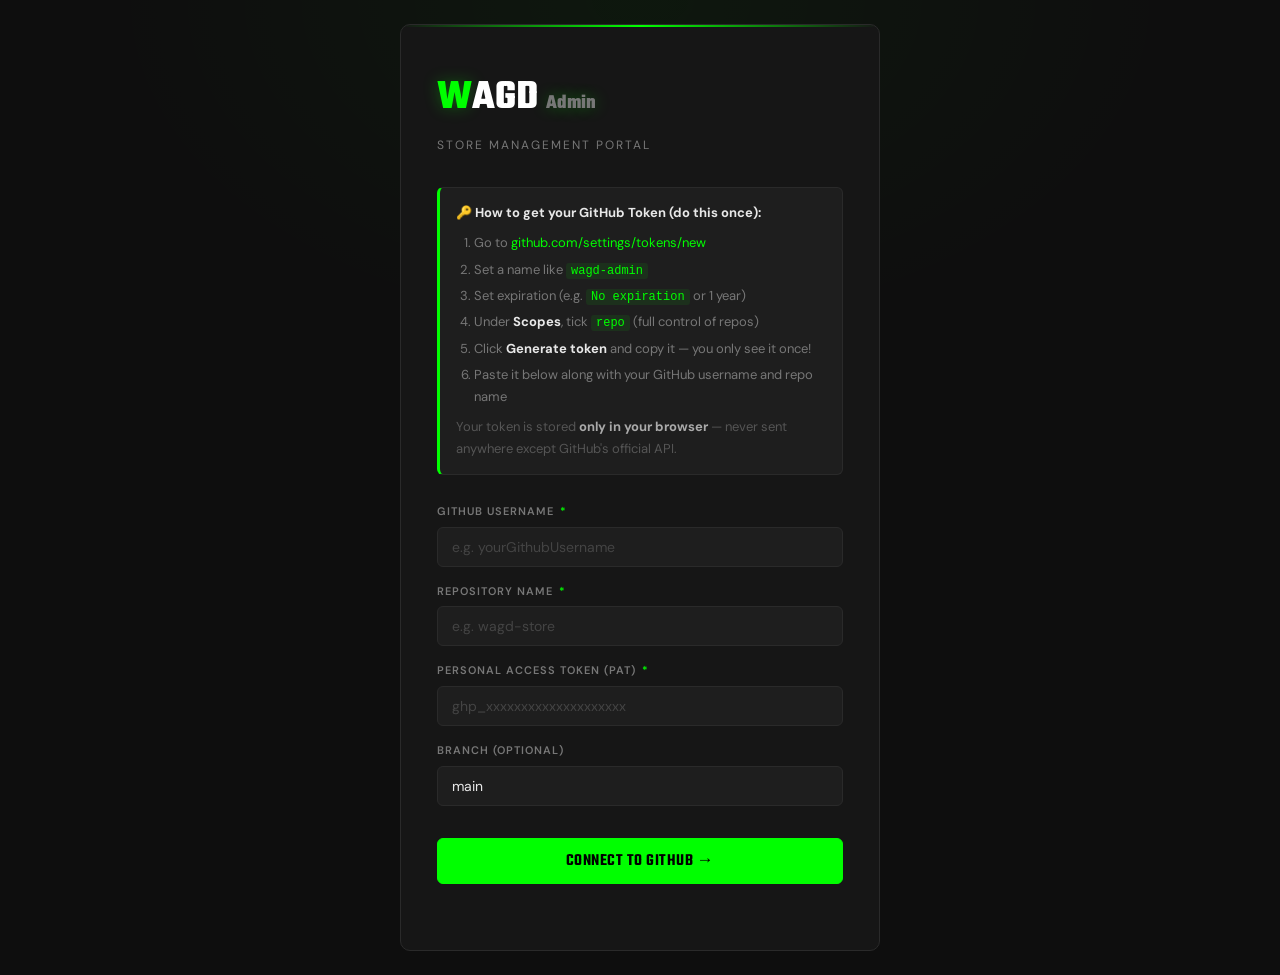
==== admin.html @ 57981bf8 "Update admin.html" ====
<!DOCTYPE html>
<html lang="en">
<head>
  <meta charset="UTF-8" />
  <meta name="viewport" content="width=device-width, initial-scale=1.0" />
  <title>WAGD Admin — Dashboard</title>
  <link rel="icon" type="image/png" href="images/Symbol.png">
  <link rel="preconnect" href="https://fonts.googleapis.com" />
  <link rel="preconnect" href="https://fonts.gstatic.com" crossorigin />
  <link href="https://fonts.googleapis.com/css2?family=Teko:wght@500;700&family=DM+Sans:wght@300;400;500;600&display=swap" rel="stylesheet" />
  <style>
    /* =====================================================
       WAGD ADMIN — Design: Clean dark command-center UI
       A minimal, functional CMS with surgical precision.
    ===================================================== */
    :root {
      --bg:          #0e0e0e;
      --surface:     #161616;
      --surface-2:   #1e1e1e;
      --border:      #2a2a2a;
      --border-focus:#00FF00;
      --neon:        #00FF00;
      --neon-dim:    rgba(0,255,0,0.12);
      --neon-glow:   0 0 16px rgba(0,255,0,0.3);
      --text:        #e8e8e8;
      --text-muted:  #777;
      --text-dim:    #444;
      --danger:      #ff4545;
      --danger-dim:  rgba(255,69,69,0.1);
      --warn:        #ffaa00;
      --info:        #3b9eff;
      --success:     #00FF00;
      --font-head:   'Teko', sans-serif;
      --font-body:   'DM Sans', sans-serif;
      --radius:      6px;
      --radius-lg:   10px;
      --transition:  0.18s ease;
    }

    *, *::before, *::after { box-sizing: border-box; margin: 0; padding: 0; }
    html { scroll-behavior: smooth; }

    body {
      background: var(--bg);
      color: var(--text);
      font-family: var(--font-body);
      font-size: 14px;
      line-height: 1.6;
      min-height: 100vh;
    }

    a { color: var(--neon); text-decoration: none; }
    a:hover { text-decoration: underline; }

    ::-webkit-scrollbar { width: 5px; }
    ::-webkit-scrollbar-track { background: var(--bg); }
    ::-webkit-scrollbar-thumb { background: var(--border); border-radius: 3px; }

    /* ── Utility ── */
    .hidden { display: none !important; }
    .flex    { display: flex; }
    .gap-8   { gap: 8px; }
    .gap-12  { gap: 12px; }
    .gap-16  { gap: 16px; }
    .wrap    { flex-wrap: wrap; }
    .col     { flex-direction: column; }
    .center  { align-items: center; }
    .between { justify-content: space-between; }
    .w-full  { width: 100%; }
    .mt-8  { margin-top: 8px; }
    .mt-16 { margin-top: 16px; }
    .mt-24 { margin-top: 24px; }

    /* ── Typography ── */
    h1, h2, h3 {
      font-family: var(--font-head);
      text-transform: uppercase;
      letter-spacing: 1px;
      line-height: 1;
    }

    /* =====================================================
       LOGIN SCREEN
    ===================================================== */
    #login-screen {
      min-height: 100vh;
      display: flex;
      align-items: center;
      justify-content: center;
      padding: 24px;
      background:
        radial-gradient(ellipse 60% 50% at 50% 0%, rgba(0,255,0,0.04) 0%, transparent 70%),
        var(--bg);
    }

    .login-box {
      width: 100%;
      max-width: 480px;
      background: var(--surface);
      border: 1px solid var(--border);
      border-radius: var(--radius-lg);
      padding: 40px 36px;
      position: relative;
      overflow: hidden;
    }
    .login-box::before {
      content: '';
      position: absolute;
      top: 0; left: 0; right: 0; height: 2px;
      background: linear-gradient(90deg, transparent, var(--neon), transparent);
    }

    .login-logo {
      font-family: var(--font-head);
      font-size: 42px;
      font-weight: 700;
      color: #fff;
      margin-bottom: 4px;
    }
    .login-logo span { color: var(--neon); text-shadow: var(--neon-glow); }

    .login-subtitle {
      font-size: 12px;
      letter-spacing: 2px;
      text-transform: uppercase;
      color: var(--text-muted);
      margin-bottom: 32px;
    }

    .login-instructions {
      background: var(--surface-2);
      border: 1px solid var(--border);
      border-left: 3px solid var(--neon);
      border-radius: var(--radius);
      padding: 14px 16px;
      margin-bottom: 28px;
      font-size: 13px;
      color: var(--text-muted);
      line-height: 1.7;
    }
    .login-instructions strong { color: var(--text); }
    .login-instructions ol { padding-left: 18px; margin-top: 8px; }
    .login-instructions li { margin-bottom: 4px; }
    .login-instructions code {
      background: rgba(0,255,0,0.08);
      color: var(--neon);
      padding: 1px 5px;
      border-radius: 3px;
      font-size: 12px;
      font-family: 'Courier New', monospace;
    }

    /* ── Form Controls ── */
    .field-group { display: flex; flex-direction: column; gap: 6px; margin-bottom: 16px; }

    label {
      font-size: 11px;
      font-weight: 600;
      letter-spacing: 1px;
      text-transform: uppercase;
      color: var(--text-muted);
    }
    label .required { color: var(--neon); margin-left: 2px; }

    input[type="text"],
    input[type="url"],
    input[type="number"],
    input[type="password"],
    select,
    textarea {
      width: 100%;
      background: var(--surface-2);
      border: 1px solid var(--border);
      border-radius: var(--radius);
      color: var(--text);
      font-family: var(--font-body);
      font-size: 14px;
      padding: 10px 14px;
      outline: none;
      transition: border-color var(--transition), box-shadow var(--transition);
      appearance: none;
    }
    input[type="text"]:focus,
    input[type="url"]:focus,
    input[type="number"]:focus,
    input[type="password"]:focus,
    select:focus,
    textarea:focus {
      border-color: var(--border-focus);
      box-shadow: 0 0 0 3px var(--neon-dim);
    }
    input::placeholder, textarea::placeholder { color: var(--text-dim); }

    select {
      background-image: url("data:image/svg+xml,%3Csvg xmlns='http://www.w3.org/2000/svg' width='12' height='8' viewBox='0 0 12 8'%3E%3Cpath d='M1 1l5 5 5-5' stroke='%23555' stroke-width='1.5' fill='none' stroke-linecap='round'/%3E%3C/svg%3E");
      background-repeat: no-repeat;
      background-position: right 12px center;
      padding-right: 36px;
      cursor: pointer;
    }
    select option { background: var(--surface-2); }

    textarea { resize: vertical; min-height: 72px; }

    /* Toggle switch */
    .toggle-wrap {
      display: flex;
      align-items: center;
      gap: 12px;
      padding: 10px 14px;
      background: var(--surface-2);
      border: 1px solid var(--border);
      border-radius: var(--radius);
      cursor: pointer;
      user-select: none;
      transition: border-color var(--transition);
    }
    .toggle-wrap:hover { border-color: var(--neon); }

    .toggle {
      width: 40px; height: 22px;
      background: var(--border);
      border-radius: 11px;
      position: relative;
      transition: background var(--transition);
      flex-shrink: 0;
    }
    .toggle::after {
      content: '';
      position: absolute;
      left: 3px; top: 3px;
      width: 16px; height: 16px;
      background: var(--text-muted);
      border-radius: 50%;
      transition: transform var(--transition), background var(--transition);
    }
    .toggle.on { background: var(--neon-dim); border: 1px solid var(--neon); }
    .toggle.on::after { transform: translateX(18px); background: var(--neon); }

    .toggle-label { font-size: 14px; color: var(--text); }
    .toggle-label.active { color: var(--neon); }

    /* ── Buttons ── */
    .btn {
      display: inline-flex;
      align-items: center;
      justify-content: center;
      gap: 7px;
      padding: 10px 20px;
      font-family: var(--font-head);
      font-size: 17px;
      font-weight: 600;
      letter-spacing: 0.5px;
      text-transform: uppercase;
      border-radius: var(--radius);
      border: 1.5px solid transparent;
      cursor: pointer;
      transition: all var(--transition);
      white-space: nowrap;
    }
    .btn:disabled { opacity: 0.45; cursor: not-allowed; }

    .btn-primary {
      background: var(--neon);
      color: #000;
      border-color: var(--neon);
    }
    .btn-primary:hover:not(:disabled) {
      background: transparent;
      color: var(--neon);
      box-shadow: var(--neon-glow);
    }

    .btn-secondary {
      background: transparent;
      color: var(--text);
      border-color: var(--border);
    }
    .btn-secondary:hover:not(:disabled) {
      border-color: var(--neon);
      color: var(--neon);
      background: var(--neon-dim);
    }

    .btn-danger {
      background: transparent;
      color: var(--danger);
      border-color: rgba(255,69,69,0.3);
    }
    .btn-danger:hover:not(:disabled) {
      background: var(--danger-dim);
      border-color: var(--danger);
    }

    .btn-sm {
      padding: 6px 12px;
      font-size: 14px;
    }

    .btn-full { width: 100%; }

    .btn-icon {
      padding: 7px 10px;
      font-size: 15px;
      line-height: 1;
    }

    /* =====================================================
       DASHBOARD LAYOUT
    ===================================================== */
    #dashboard { display: none; min-height: 100vh; }

    /* Top bar */
    .topbar {
      height: 56px;
      background: var(--surface);
      border-bottom: 1px solid var(--border);
      display: flex;
      align-items: center;
      justify-content: space-between;
      padding: 0 24px;
      position: sticky;
      top: 0;
      z-index: 100;
    }

    .topbar-brand {
      font-family: var(--font-head);
      font-size: 26px;
      font-weight: 700;
      color: #fff;
      display: flex;
      align-items: center;
      gap: 10px;
    }
    .topbar-brand span { color: var(--neon); }
    .topbar-badge {
      font-size: 10px;
      font-weight: 600;
      letter-spacing: 1px;
      text-transform: uppercase;
      background: var(--neon-dim);
      color: var(--neon);
      border: 1px solid rgba(0,255,0,0.25);
      padding: 2px 8px;
      border-radius: 3px;
    }

    .topbar-right { display: flex; align-items: center; gap: 10px; }

    .topbar-user {
      font-size: 12px;
      color: var(--text-muted);
    }
    .topbar-user strong { color: var(--text); }

    /* Main layout */
    .dash-body {
      display: grid;
      grid-template-columns: 300px 1fr;
      gap: 0;
      min-height: calc(100vh - 56px);
    }

    /* Sidebar */
    .sidebar {
      background: var(--surface);
      border-right: 1px solid var(--border);
      padding: 24px;
      display: flex;
      flex-direction: column;
      gap: 24px;
    }

    .sidebar-section-title {
      font-size: 10px;
      font-weight: 700;
      letter-spacing: 2px;
      text-transform: uppercase;
      color: var(--text-dim);
      margin-bottom: 12px;
    }

    /* Announcement manager */
    .announce-manager { }

    /* Add game form */
    .add-form-wrap {
      flex: 1;
    }

    .form-section-title {
      font-family: var(--font-head);
      font-size: 22px;
      font-weight: 700;
      text-transform: uppercase;
      color: var(--text);
      margin-bottom: 16px;
      padding-bottom: 10px;
      border-bottom: 1px solid var(--border);
      display: flex;
      align-items: center;
      gap: 8px;
    }
    .form-section-title .mode-badge {
      font-size: 11px;
      padding: 3px 8px;
      border-radius: 3px;
      background: var(--neon-dim);
      color: var(--neon);
      border: 1px solid rgba(0,255,0,0.25);
    }
    .form-section-title .mode-badge.edit-mode {
      background: rgba(255,170,0,0.1);
      color: var(--warn);
      border-color: rgba(255,170,0,0.3);
    }

    /* Two-column form grid */
    .form-grid-2 {
      display: grid;
      grid-template-columns: 1fr 1fr;
      gap: 12px;
    }
    .form-grid-2 .span-2 { grid-column: 1 / -1; }

    /* Main content */
    .main-content {
      padding: 28px 32px;
      overflow-y: auto;
    }

    /* Stats bar */
    .stats-bar {
      display: grid;
      grid-template-columns: repeat(4, 1fr);
      gap: 14px;
      margin-bottom: 28px;
    }

    .stat-card {
      background: var(--surface);
      border: 1px solid var(--border);
      border-radius: var(--radius-lg);
      padding: 16px 18px;
      position: relative;
      overflow: hidden;
      transition: border-color var(--transition);
    }
    .stat-card:hover { border-color: rgba(0,255,0,0.2); }
    .stat-card::before {
      content: '';
      position: absolute;
      top: 0; left: 0; right: 0; height: 2px;
      background: var(--neon);
      opacity: 0.4;
    }

    .stat-label {
      font-size: 10px;
      letter-spacing: 1.5px;
      text-transform: uppercase;
      color: var(--text-muted);
      margin-bottom: 6px;
    }
    .stat-value {
      font-family: var(--font-head);
      font-size: 36px;
      font-weight: 700;
      color: var(--neon);
      line-height: 1;
    }
    .stat-sub {
      font-size: 12px;
      color: var(--text-dim);
      margin-top: 3px;
    }

    /* Section header */
    .section-header {
      display: flex;
      align-items: center;
      justify-content: space-between;
      margin-bottom: 18px;
    }
    .section-header h2 {
      font-size: 28px;
      color: var(--text);
    }

    /* Game inventory list */
    .game-list { display: flex; flex-direction: column; gap: 10px; }

    .game-row {
      display: flex;
      align-items: center;
      gap: 14px;
      background: var(--surface);
      border: 1px solid var(--border);
      border-radius: var(--radius-lg);
      padding: 12px 16px;
      transition: border-color var(--transition), background var(--transition);
      animation: slideIn 0.25s ease both;
    }
    .game-row:hover { border-color: var(--border-focus); background: var(--surface-2); }
    .game-row.dotw { border-color: rgba(0,255,0,0.35); }
    .game-row.dotw::before {
      display: none; /* handled by badge */
    }

    .game-row-img {
      width: 40px;
      height: 56px;
      border-radius: 4px;
      object-fit: cover;
      background: var(--surface-2);
      flex-shrink: 0;
      border: 1px solid var(--border);
    }

    .game-row-info { flex: 1; min-width: 0; }

    .game-row-title {
      font-family: var(--font-head);
      font-size: 18px;
      font-weight: 600;
      text-transform: uppercase;
      color: var(--text);
      white-space: nowrap;
      overflow: hidden;
      text-overflow: ellipsis;
    }

    .game-row-meta {
      display: flex;
      align-items: center;
      gap: 6px;
      flex-wrap: wrap;
      margin-top: 3px;
    }

    .meta-tag {
      font-size: 10px;
      font-weight: 600;
      letter-spacing: 0.5px;
      padding: 2px 7px;
      border-radius: 3px;
      text-transform: uppercase;
    }
    .meta-tag-platform {
      background: var(--neon-dim);
      color: var(--neon);
      border: 1px solid rgba(0,255,0,0.2);
    }
    .meta-tag-price {
      background: var(--surface-2);
      color: var(--text-muted);
      border: 1px solid var(--border);
    }
    .meta-tag-dotw {
      background: rgba(255,255,0,0.08);
      color: #ffff44;
      border: 1px solid rgba(255,255,0,0.2);
    }
    .meta-tag-checkout {
      background: rgba(59,158,255,0.08);
      color: var(--info);
      border: 1px solid rgba(59,158,255,0.2);
    }

    .game-row-actions {
      display: flex;
      gap: 6px;
      flex-shrink: 0;
    }

    /* Status indicator */
    .status-dot {
      width: 8px; height: 8px;
      border-radius: 50%;
      flex-shrink: 0;
    }
    .status-dot.ok  { background: var(--neon); box-shadow: 0 0 6px rgba(0,255,0,0.5); }
    .status-dot.err { background: var(--danger); }

    /* ── Status bar ── */
    .status-bar {
      position: fixed;
      bottom: 0; left: 0; right: 0;
      height: 32px;
      background: var(--surface);
      border-top: 1px solid var(--border);
      display: flex;
      align-items: center;
      padding: 0 20px;
      gap: 10px;
      z-index: 200;
      font-size: 12px;
      color: var(--text-muted);
    }
    .status-bar #status-text { flex: 1; }
    .status-bar #api-calls { color: var(--text-dim); }

    /* ── Toast ── */
    .toast-container {
      position: fixed;
      top: 70px; right: 20px;
      z-index: 9999;
      display: flex;
      flex-direction: column;
      gap: 8px;
      pointer-events: none;
    }
    .toast-msg {
      background: var(--surface-2);
      border: 1px solid var(--border);
      border-radius: var(--radius);
      padding: 12px 18px;
      font-size: 13px;
      color: var(--text);
      box-shadow: 0 4px 20px rgba(0,0,0,0.4);
      display: flex;
      align-items: center;
      gap: 10px;
      animation: toastIn 0.25s ease;
      max-width: 320px;
      pointer-events: all;
    }
    .toast-msg.success { border-color: var(--neon); }
    .toast-msg.error   { border-color: var(--danger); }
    .toast-msg.info    { border-color: var(--info); }
    .toast-dot {
      width: 7px; height: 7px;
      border-radius: 50%;
      flex-shrink: 0;
    }
    .toast-msg.success .toast-dot { background: var(--neon); }
    .toast-msg.error   .toast-dot { background: var(--danger); }
    .toast-msg.info    .toast-dot { background: var(--info); }

    /* ── Confirm Dialog ── */
    .overlay {
      position: fixed;
      inset: 0;
      background: rgba(0,0,0,0.7);
      z-index: 500;
      display: flex;
      align-items: center;
      justify-content: center;
      padding: 24px;
      backdrop-filter: blur(4px);
    }
    .dialog {
      background: var(--surface);
      border: 1px solid var(--border);
      border-radius: var(--radius-lg);
      padding: 28px;
      max-width: 380px;
      width: 100%;
      position: relative;
      overflow: hidden;
    }
    .dialog::before {
      content: '';
      position: absolute;
      top: 0; left: 0; right: 0; height: 2px;
      background: var(--danger);
    }
    .dialog-title {
      font-family: var(--font-head);
      font-size: 24px;
      color: var(--text);
      margin-bottom: 10px;
    }
    .dialog-body {
      font-size: 14px;
      color: var(--text-muted);
      margin-bottom: 22px;
      line-height: 1.7;
    }
    .dialog-actions { display: flex; gap: 10px; justify-content: flex-end; }

    /* ── Loading spinner ── */
    .spinner {
      width: 16px; height: 16px;
      border: 2px solid rgba(0,255,0,0.2);
      border-top-color: var(--neon);
      border-radius: 50%;
      animation: spin 0.6s linear infinite;
      flex-shrink: 0;
    }

    /* Empty state */
    .empty {
      text-align: center;
      padding: 48px 24px;
      color: var(--text-dim);
      border: 1px dashed var(--border);
      border-radius: var(--radius-lg);
    }
    .empty-icon { font-size: 36px; margin-bottom: 10px; }
    .empty p { font-size: 14px; }

/* ── Image Upload ── */
    .imgbb-upload-wrap {
      display: flex;
      flex-direction: column;
      gap: 8px;
    }
    .upload-label {
      display: flex;
      align-items: center;
      justify-content: center;
      gap: 8px;
      width: 100%;
      padding: 10px 14px;
      background: var(--surface-2);
      border: 1px dashed var(--border);
      border-radius: var(--radius);
      color: var(--text-muted);
      font-size: 13px;
      cursor: pointer;
      transition: border-color var(--transition), color var(--transition);
    }
    .upload-label:hover { border-color: var(--neon); color: var(--neon); }
    .upload-preview {
      width: 100%;
      height: 80px;
      object-fit: contain;
      border-radius: var(--radius);
      border: 1px solid var(--border);
      background: #111;
      display: none;
    }
    .upload-preview.visible { display: block; }
    .upload-status {
      font-size: 11px;
      color: var(--text-muted);
      min-height: 14px;
    }
    .upload-status.ok  { color: var(--neon); }
    .upload-status.err { color: var(--danger); }

    /* ── New detail fields section ── */
    .detail-fields-toggle {
      display: flex;
      align-items: center;
      gap: 8px;
      padding: 8px 0;
      font-size: 11px;
      font-weight: 700;
      letter-spacing: 1px;
      text-transform: uppercase;
      color: var(--text-dim);
      cursor: pointer;
      border: none;
      background: none;
      width: 100%;
      border-top: 1px solid var(--border);
      margin-top: 4px;
    }
    .detail-fields-toggle:hover { color: var(--neon); }
    .detail-fields-toggle .arrow { transition: transform var(--transition); }
    .detail-fields-toggle.open .arrow { transform: rotate(90deg); }
    .detail-fields-wrap {
      display: none;
      grid-column: 1 / -1;
    }
    .detail-fields-wrap.open { display: contents; }

    /* ── Animations ── */ 
    @keyframes slideIn {
      from { opacity: 0; transform: translateY(8px); }
      to   { opacity: 1; transform: translateY(0); }
    }
    @keyframes toastIn {
      from { opacity: 0; transform: translateX(20px); }
      to   { opacity: 1; transform: translateX(0); }
    }
    @keyframes spin {
      to { transform: rotate(360deg); }
    }

    /* ── Responsive ── */
    @media (max-width: 1100px) {
      .dash-body { grid-template-columns: 260px 1fr; }
      .stats-bar { grid-template-columns: 1fr 1fr; }
    }
    @media (max-width: 860px) {
      .dash-body { grid-template-columns: 1fr; }
      .sidebar {
        border-right: none;
        border-bottom: 1px solid var(--border);
        max-height: none;
      }
      .main-content { padding: 20px; }
    }
    @media (max-width: 540px) {
      .stats-bar { grid-template-columns: 1fr 1fr; }
      .form-grid-2 { grid-template-columns: 1fr; }
      .form-grid-2 .span-2 { grid-column: 1; }
      .game-row { flex-wrap: wrap; }
      .game-row-actions { width: 100%; justify-content: flex-end; }
      .login-box { padding: 28px 20px; }
    }
  </style>
</head>
<body>

<!-- =====================================================
     LOGIN SCREEN
===================================================== -->
<div id="login-screen">
  <div class="login-box">
    <div class="login-logo"><span>W</span>AGD <span style="font-size:20px;color:#777;">Admin</span></div>
    <p class="login-subtitle">Store Management Portal</p>

    <!-- HOW TO GET YOUR PAT — Read this carefully! -->
    <div class="login-instructions">
      <strong>🔑 How to get your GitHub Token (do this once):</strong>
      <ol>
        <li>Go to <a href="https://github.com/settings/tokens/new" target="_blank">github.com/settings/tokens/new</a></li>
        <li>Set a name like <code>wagd-admin</code></li>
        <li>Set expiration (e.g. <code>No expiration</code> or 1 year)</li>
        <li>Under <strong>Scopes</strong>, tick <code>repo</code> (full control of repos)</li>
        <li>Click <strong>Generate token</strong> and copy it — you only see it once!</li>
        <li>Paste it below along with your GitHub username and repo name</li>
      </ol>
      <p style="margin-top:8px;color:#555">Your token is stored <strong style="color:#aaa">only in your browser</strong> — never sent anywhere except GitHub's official API.</p>
    </div>

    <div class="field-group">
      <label>GitHub Username <span class="required">*</span></label>
      <input type="text" id="login-username" placeholder="e.g. yourGithubUsername" autocomplete="off" />
    </div>
    <div class="field-group">
      <label>Repository Name <span class="required">*</span></label>
      <input type="text" id="login-repo" placeholder="e.g. wagd-store" autocomplete="off" />
    </div>
    <div class="field-group">
      <label>Personal Access Token (PAT) <span class="required">*</span></label>
      <input type="password" id="login-token" placeholder="ghp_xxxxxxxxxxxxxxxxxxxx" autocomplete="current-password" />
    </div>
    <div class="field-group">
      <label>Branch (optional)</label>
      <input type="text" id="login-branch" placeholder="main" value="main" autocomplete="off" />
    </div>

    <button class="btn btn-primary btn-full mt-16" id="login-btn" onclick="doLogin()">
      Connect to GitHub →
    </button>
    <p id="login-error" style="color:#ff4545;font-size:12px;margin-top:10px;text-align:center;min-height:16px;"></p>
  </div>
</div>

<!-- =====================================================
     DASHBOARD
===================================================== -->
<div id="dashboard">

  <!-- Top bar -->
  <div class="topbar">
    <div class="topbar-brand">
      <span>W</span>AGD <div class="topbar-badge">Admin</div>
    </div>
    <div class="topbar-right">
      <span class="topbar-user">Logged in as <strong id="dash-username">—</strong></span>
      <button class="btn btn-secondary btn-sm" onclick="doLogout()">Log Out</button>
    </div>
  </div>

  <!-- Body -->
  <div class="dash-body">

    <!-- ── Sidebar ── -->
    <aside class="sidebar">

      <!-- Announcement Manager -->
      <div class="announce-manager">
        <p class="sidebar-section-title">📢 Announcement Bar</p>
        <div class="field-group">
          <label>Announcement Text</label>
          <textarea id="announce-input" placeholder="🎮 New drops every Friday!..." rows="3"></textarea>
        </div>
        <button class="btn btn-secondary btn-full" id="announce-btn" onclick="saveAnnouncement()">
          Update Announcement
        </button>
      </div>

      <hr style="border:none;border-top:1px solid var(--border);" />

      <!-- Add / Edit Game Form -->
      <div class="add-form-wrap">
        <div class="form-section-title">
          <span id="form-mode-label">Add Game</span>
          <span class="mode-badge" id="form-mode-badge">NEW</span>
        </div>

        <input type="hidden" id="edit-game-id" value="" />

        <div class="form-grid-2">

          <div class="field-group span-2">
            <label>Game Title <span class="required">*</span></label>
            <input type="text" id="f-title" placeholder="e.g. Elden Ring" />
          </div>

         <div class="field-group span-2">
            <label>Cover Image <span class="required">*</span></label>
            <div class="imgbb-upload-wrap">
              <label class="upload-label" for="f-image-file">
                📁 Click to select image file
              </label>
              <input type="file" id="f-image-file" accept="image/*" style="display:none" onchange="handleImageUpload(this)" />
              <img class="upload-preview" id="upload-preview" alt="Preview" />
              <span class="upload-status" id="upload-status"></span>
              <!-- Hidden field stores the final URL written to JSON -->
              <input type="hidden" id="f-image" />
            </div>
          </div>

          <div class="field-group">
            <label>Price DZD <span class="required">*</span></label>
            <input type="number" id="f-price" placeholder="4000" min="0" />
          </div>

          <div class="field-group">
            <label>Original Price DZD</label>
            <input type="number" id="f-original-price" placeholder="5500 (if on sale)" min="0" />
          </div>

          <div class="field-group">
            <label>Platform <span class="required">*</span></label>
            <input type="text" id="f-platform" placeholder="Xbox / Steam" />
          </div>

          <div class="field-group">
            <label>Category <span class="required">*</span></label>
           <select id="f-category">
              <option value="PC">PC (Steam)</option>
              <option value="Xbox">Xbox</option>
              <option value="Mac">Mac</option>
              <option value="Mobile">Mobile</option>
            </select>
          </div>

          <div class="field-group">
            <label>Region <span class="required">*</span></label>
            <input type="text" id="f-region" placeholder="Global / EU / MENA" />
          </div>

          <div class="field-group">
            <label>Stock Status</label>
            <select id="f-stock">
              <option value="In Stock">In Stock</option>
              <option value="Low Stock">Low Stock</option>
            </select>
          </div>

          <!-- Out of Stock toggle -->
          <div class="field-group">
            <label>Out of Stock</label>
            <div class="toggle-wrap" onclick="toggleOutOfStock()">
              <div class="toggle" id="oos-toggle"></div>
              <span class="toggle-label" id="oos-label">Out of Stock: NO</span>
            </div>
            <input type="hidden" id="f-oos" value="false" />
          </div>

          <!-- Highlight Region toggle -->
          <div class="field-group span-2">
            <label>Highlight Region (shows orange)</label>
            <div class="toggle-wrap" onclick="toggleHighlightRegion()">
              <div class="toggle" id="highlight-region-toggle"></div>
              <span class="toggle-label" id="highlight-region-label">Highlight Region: OFF</span>
            </div>
            <input type="hidden" id="f-highlight-region" value="false" />
          </div>

          <!-- Working Regions -->
          <div class="field-group span-2">
            <label>Working Regions</label>
            <input type="text" id="f-working-regions" placeholder="e.g. DZ, FR, US, UK" />
          </div>

          <!-- Collapsible detail fields -->
          <div class="span-2">
            <button type="button" class="detail-fields-toggle" id="detail-toggle" onclick="toggleDetailFields()">
              <span class="arrow">▶</span> Optional Game Details (Genres, Languages, Developer…)
            </button>
          </div>
          <div class="detail-fields-wrap" id="detail-fields-wrap">

            <div class="field-group span-2">
              <label>Genres (comma-separated)</label>
              <input type="text" id="f-genres" placeholder="Action, RPG, Open World" />
            </div>

            <div class="field-group">
              <label>Release Date</label>
              <input type="text" id="f-release-date" placeholder="e.g. 2024-03-22" />
            </div>

            <div class="field-group">
              <label>Developer</label>
              <input type="text" id="f-developer" placeholder="e.g. FromSoftware" />
            </div>

            <div class="field-group">
              <label>Publisher</label>
              <input type="text" id="f-publisher" placeholder="e.g. Bandai Namco" />
            </div>

            <div class="field-group">
              <label>Audio Languages</label>
              <input type="text" id="f-audio-langs" placeholder="English, French…" />
            </div>

            <div class="field-group">
              <label>Text Languages</label>
              <input type="text" id="f-text-langs" placeholder="Arabic, English…" />
            </div>

            <div class="field-group">
              <label>PC Features</label>
              <input type="text" id="f-pc-features" placeholder="Controller, Cloud Saves…" />
            </div>

            <div class="field-group span-2">
              <label>Game Modes</label>
              <input type="text" id="f-game-modes" placeholder="Single-player, Multiplayer, Co-op…" />
            </div>

          </div><!-- end detail-fields-wrap -->

          <div class="field-group span-2">
            <label>Description <span class="required">*</span></label>
            <textarea id="f-description" placeholder="Short description..." rows="3"></textarea>
          </div>

          <div class="field-group span-2">
            <label>Deal Badge (optional)</label>
            <input type="text" id="f-badge" placeholder="HOT / NEW / SALE / leave empty" />
          </div>

          <div class="field-group span-2">
            <label>Checkout Method <span class="required">*</span></label>
            <select id="f-checkout-method">
              <option value="instagram">💬 Instagram DM</option>
              <option value="google_form">📋 Google Form</option>
            </select>
          </div>

          <!-- Checkout link is now auto-filled from global constants — no manual input needed -->

          <div class="field-group span-2">
            <div class="toggle-wrap" onclick="toggleDotw()">
              <div class="toggle" id="dotw-toggle"></div>
              <span class="toggle-label" id="dotw-label">Deal of the Week: OFF</span>
            </div>
            <input type="hidden" id="f-dotw" value="false" />
          </div>

        </div>

        <div class="flex gap-8 mt-16">
          <button class="btn btn-primary w-full" id="form-submit-btn" onclick="submitGameForm()">
            Add Game
          </button>
          <button class="btn btn-secondary btn-icon hidden" id="form-cancel-btn" title="Cancel edit" onclick="cancelEdit()">✕</button>
        </div>

      </div>
    </aside>

    <!-- ── Main Content ── -->
    <main class="main-content">

      <!-- Stats -->
      <div class="stats-bar" id="stats-bar">
        <div class="stat-card">
          <div class="stat-label">Total Games</div>
          <div class="stat-value" id="stat-total">—</div>
          <div class="stat-sub">in catalog</div>
        </div>
        <div class="stat-card">
          <div class="stat-label">On Sale</div>
          <div class="stat-value" id="stat-sale">—</div>
          <div class="stat-sub">with discounts</div>
        </div>
        <div class="stat-card">
          <div class="stat-label">Deal of Week</div>
          <div class="stat-value" id="stat-dotw">—</div>
          <div class="stat-sub">featured game</div>
        </div>
        <div class="stat-card">
          <div class="stat-label">Repository</div>
          <div class="stat-value" id="stat-repo" style="font-size:18px;line-height:1.3;">—</div>
          <div class="stat-sub">connected</div>
        </div>
      </div>

      <!-- Inventory -->
      <div class="section-header">
        <h2>🎮 Game Inventory</h2>
        <button class="btn btn-secondary btn-sm" onclick="loadData(true)">
          ↻ Refresh
        </button>
      </div>

      <div id="game-list-wrap">
        <div class="empty">
          <div class="empty-icon">⏳</div>
          <p>Loading games from GitHub…</p>
        </div>
      </div>

    </main>
  </div>

  <!-- Status bar -->
  <div class="status-bar">
    <div class="status-dot ok" id="conn-dot"></div>
    <span id="status-text">Connected</span>
    <span id="api-calls"></span>
  </div>
</div>

<!-- Toast container -->
<div class="toast-container" id="toast-container"></div>

<!-- Confirm dialog (hidden by default) -->
<div class="overlay hidden" id="confirm-overlay">
  <div class="dialog">
    <div class="dialog-title" id="dialog-title">Confirm</div>
    <div class="dialog-body" id="dialog-body">Are you sure?</div>
    <div class="dialog-actions">
      <button class="btn btn-secondary btn-sm" onclick="closeDialog(false)">Cancel</button>
      <button class="btn btn-danger btn-sm" id="dialog-confirm-btn" onclick="closeDialog(true)">Delete</button>
    </div>
  </div>
</div>

<!-- =====================================================
     JAVASCRIPT
===================================================== -->
<script>
'use strict';

/* ============================================================
   GLOBAL STORE CONFIG — update these if your links ever change
   ============================================================ */
const IG_USERNAME    = 'whatagooddeal.dz';
const GOOGLE_FORM_URL = 'https://docs.google.com/forms/d/e/1FAIpQLSdnxsXRywNjYs-U3kHohZv5sJcFwfAfd6QKt14vrTr352J5Dw/viewform?usp=header';

/* ============================================================
   CONFIG & STATE
   ============================================================ */
const STORAGE_KEY = 'wagd_admin_creds';
const JSON_PATH   = 'games.json';   // path inside your repo

let creds = null;        // { username, repo, token, branch }
let gameData = null;     // full parsed games.json object
let fileSha  = null;     // GitHub file SHA (needed for PUT)
let apiCallCount = 0;
let dialogResolve = null;

/* ============================================================
   HELPERS
   ============================================================ */

/** Show a toast notification */
function toast(msg, type = 'info', duration = 4000) {
  const c = document.getElementById('toast-container');
  const t = document.createElement('div');
  t.className = `toast-msg ${type}`;
  t.innerHTML = `<span class="toast-dot"></span><span>${msg}</span>`;
  c.appendChild(t);
  setTimeout(() => { t.style.opacity = '0'; t.style.transition = 'opacity 0.3s'; setTimeout(() => t.remove(), 320); }, duration);
}

/** Update the status bar */
function setStatus(msg, ok = true) {
  const dot  = document.getElementById('conn-dot');
  const text = document.getElementById('status-text');
  dot.className  = `status-dot ${ok ? 'ok' : 'err'}`;
  text.textContent = msg;
}

/** Track API call count */
function bumpApi() {
  apiCallCount++;
  document.getElementById('api-calls').textContent = `API calls: ${apiCallCount}`;
}

/** Confirm dialog (returns promise) */
function confirm(title, body, confirmLabel = 'Delete') {
  document.getElementById('dialog-title').textContent  = title;
  document.getElementById('dialog-body').textContent   = body;
  document.getElementById('dialog-confirm-btn').textContent = confirmLabel;
  document.getElementById('confirm-overlay').classList.remove('hidden');
  return new Promise(res => { dialogResolve = res; });
}
function closeDialog(result) {
  document.getElementById('confirm-overlay').classList.add('hidden');
  if (dialogResolve) { dialogResolve(result); dialogResolve = null; }
}

/** GitHub API base */
function apiBase() {
  return `https://api.github.com/repos/${creds.username}/${creds.repo}/contents/${JSON_PATH}`;
}

/** Headers for GitHub API */
function ghHeaders() {
  return {
    'Authorization': `token ${creds.token}`,
    'Accept': 'application/vnd.github+json',
    'Content-Type': 'application/json',
  };
}

/** Encode a string to Base64 (handles Unicode) */
function toBase64(str) {
  return btoa(unescape(encodeURIComponent(str)));
}

/** Decode Base64 to string (handles Unicode) */
function fromBase64(b64) {
  return decodeURIComponent(escape(atob(b64)));
}

/** Format DZD price */
function fmtPrice(n) {
  return Number(n).toLocaleString('fr-DZ') + ' DZD';
}

/** Escape HTML */
function esc(s) {
  const d = document.createElement('div');
  d.textContent = s ?? '';
  return d.innerHTML;
}

/* ============================================================
   AUTH
   ============================================================ */

/** Try to restore session from localStorage */
function restoreSession() {
  const raw = localStorage.getItem(STORAGE_KEY);
  if (!raw) return false;
  try {
    creds = JSON.parse(raw);
    if (!creds.username || !creds.repo || !creds.token) return false;
    return true;
  } catch { return false; }
}

async function doLogin() {
  const btn = document.getElementById('login-btn');
  const err = document.getElementById('login-error');
  err.textContent = '';

  const username = document.getElementById('login-username').value.trim();
  const repo     = document.getElementById('login-repo').value.trim();
  const token    = document.getElementById('login-token').value.trim();
  const branch   = document.getElementById('login-branch').value.trim() || 'main';

  if (!username || !repo || !token) {
    err.textContent = 'All fields are required.';
    return;
  }

  btn.disabled = true;
  btn.innerHTML = '<span class="spinner"></span> Connecting…';

  creds = { username, repo, token, branch };

  // Verify by fetching the JSON file
  try {
    const res = await fetch(`${apiBase()}?ref=${creds.branch}`, { headers: ghHeaders() });
    bumpApi();

    if (res.status === 401) { throw new Error('Invalid token — check your PAT.'); }
    if (res.status === 404) { throw new Error('Repo or games.json not found. Check username/repo name.'); }
    if (!res.ok)            { throw new Error(`GitHub API error: ${res.status}`); }

    // Save to localStorage
    localStorage.setItem(STORAGE_KEY, JSON.stringify(creds));

    const data = await res.json();
    fileSha  = data.sha;
    gameData = JSON.parse(fromBase64(data.content.replace(/\n/g, '')));

    showDashboard();

  } catch (e) {
    err.textContent = e.message;
    btn.disabled = false;
    btn.innerHTML = 'Connect to GitHub →';
    creds = null;
  }
}

function doLogout() {
  localStorage.removeItem(STORAGE_KEY);
  creds = null; gameData = null; fileSha = null;
  document.getElementById('dashboard').style.display = 'none';
  document.getElementById('login-screen').style.display = 'flex';
  toast('Logged out.', 'info', 2000);
}

/* ============================================================
   SHOW DASHBOARD
   ============================================================ */
function showDashboard() {
  document.getElementById('login-screen').style.display = 'none';
  document.getElementById('dashboard').style.display  = 'block';
  document.getElementById('dash-username').textContent = `${creds.username}/${creds.repo}`;
  document.getElementById('stat-repo').textContent = creds.repo;

  // Populate announcement
  document.getElementById('announce-input').value = gameData.announcement || '';

  renderStats();
  renderGameList();
  setStatus(`Connected — ${creds.username}/${creds.repo} [${creds.branch}]`);
}

/* ============================================================
   LOAD / SAVE DATA (GitHub API)
   ============================================================ */

/** Fetch latest games.json from GitHub */
async function loadData(showToastMsg = false) {
  setStatus('Fetching latest data…');
  try {
    const res = await fetch(`${apiBase()}?ref=${creds.branch}&t=${Date.now()}`, { headers: ghHeaders() });
    bumpApi();
    if (!res.ok) throw new Error(`GitHub API: ${res.status}`);
    const data = await res.json();
    fileSha  = data.sha;
    gameData = JSON.parse(fromBase64(data.content.replace(/\n/g, '')));
    document.getElementById('announce-input').value = gameData.announcement || '';
    renderStats();
    renderGameList();
    setStatus(`Refreshed — ${new Date().toLocaleTimeString()}`);
    if (showToastMsg) toast('Data refreshed from GitHub.', 'success');
  } catch (e) {
    setStatus('Fetch failed: ' + e.message, false);
    toast('Failed to fetch: ' + e.message, 'error');
  }
}

/** Push updated gameData back to GitHub */
async function saveData(commitMessage) {
  setStatus('Pushing to GitHub…');
  const content = toBase64(JSON.stringify(gameData, null, 2));

  try {
    const res = await fetch(apiBase(), {
      method: 'PUT',
      headers: ghHeaders(),
      body: JSON.stringify({
        message: commitMessage,
        content: content,
        sha: fileSha,
        branch: creds.branch,
      }),
    });
    bumpApi();

    if (!res.ok) {
      const err = await res.json();
      throw new Error(err.message || `HTTP ${res.status}`);
    }

    const result = await res.json();
    fileSha = result.content.sha;  // update SHA for next commit
    setStatus(`Saved — ${new Date().toLocaleTimeString()}`);
    return true;

  } catch (e) {
    setStatus('Save failed: ' + e.message, false);
    toast('Save failed: ' + e.message, 'error');
    return false;
  }
}

/* ============================================================
   ANNOUNCEMENT
   ============================================================ */
async function saveAnnouncement() {
  const text = document.getElementById('announce-input').value.trim();
  const btn  = document.getElementById('announce-btn');

  btn.disabled = true;
  btn.innerHTML = '<span class="spinner"></span> Saving…';

  gameData.announcement = text;
  const ok = await saveData('chore: update announcement');

  btn.disabled = false;
  btn.innerHTML = 'Update Announcement';

  if (ok) toast('✅ Announcement updated live!', 'success');
}

/* ============================================================
   FORM HELPERS
   ============================================================ */

function toggleDotw() {
  const inp    = document.getElementById('f-dotw');
  const toggle = document.getElementById('dotw-toggle');
  const label  = document.getElementById('dotw-label');
  const isOn   = inp.value === 'true';
  inp.value    = String(!isOn);
  toggle.classList.toggle('on', !isOn);
  label.textContent  = `Deal of the Week: ${!isOn ? 'ON ⚡' : 'OFF'}`;
  label.className    = `toggle-label${!isOn ? ' active' : ''}`;
}

function setDotwUI(value) {
  const inp    = document.getElementById('f-dotw');
  const toggle = document.getElementById('dotw-toggle');
  const label  = document.getElementById('dotw-label');
  inp.value = String(value);
  toggle.classList.toggle('on', value);
  label.textContent = `Deal of the Week: ${value ? 'ON ⚡' : 'OFF'}`;
  label.className   = `toggle-label${value ? ' active' : ''}`;
}

/* ── ImgBB Upload ── */
// PASTE YOUR IMGBB API KEY HERE (get one free at imgbb.com)
const IMGBB_API_KEY = 'YOUR_IMGBB_API_KEY_HERE';

async function handleImageUpload(input) {
  const file = input.files[0];
  if (!file) return;

  const status  = document.getElementById('upload-status');
  const preview = document.getElementById('upload-preview');
  const hidden  = document.getElementById('f-image');

  status.textContent = '⏳ Uploading…';
  status.className   = 'upload-status';

  // Show local preview instantly
  preview.src = URL.createObjectURL(file);
  preview.classList.add('visible');

  const formData = new FormData();
  formData.append('image', file);

  try {
    const res  = await fetch(`https://api.imgbb.com/1/upload?key=${IMGBB_API_KEY}`, {
      method: 'POST',
      body: formData,
    });
    const json = await res.json();
    if (!json.success) throw new Error(json.error?.message || 'Upload failed');

    const url = json.data.url;
    hidden.value      = url;
    status.textContent = '✅ Uploaded! URL saved.';
    status.className   = 'upload-status ok';
    preview.src        = url;
  } catch (e) {
    status.textContent = '❌ Upload failed: ' + e.message;
    status.className   = 'upload-status err';
    hidden.value       = '';
  }
}

/* ── Out of Stock toggle ── */
function toggleOutOfStock() {
  const inp    = document.getElementById('f-oos');
  const toggle = document.getElementById('oos-toggle');
  const label  = document.getElementById('oos-label');
  const isOn   = inp.value === 'true';
  inp.value    = String(!isOn);
  toggle.classList.toggle('on', !isOn);
  label.textContent = `Out of Stock: ${!isOn ? 'YES ⛔' : 'NO'}`;
  label.className   = `toggle-label${!isOn ? ' active' : ''}`;
}
function setOosUI(value) {
  const inp    = document.getElementById('f-oos');
  const toggle = document.getElementById('oos-toggle');
  const label  = document.getElementById('oos-label');
  inp.value = String(value);
  toggle.classList.toggle('on', value);
  label.textContent = `Out of Stock: ${value ? 'YES ⛔' : 'NO'}`;
  label.className   = `toggle-label${value ? ' active' : ''}`;
}

/* ── Highlight Region toggle ── */
function toggleHighlightRegion() {
  const inp    = document.getElementById('f-highlight-region');
  const toggle = document.getElementById('highlight-region-toggle');
  const label  = document.getElementById('highlight-region-label');
  const isOn   = inp.value === 'true';
  inp.value    = String(!isOn);
  toggle.classList.toggle('on', !isOn);
  label.textContent = `Highlight Region: ${!isOn ? 'ON 🟠' : 'OFF'}`;
  label.className   = `toggle-label${!isOn ? ' active' : ''}`;
}
function setHighlightRegionUI(value) {
  const inp    = document.getElementById('f-highlight-region');
  const toggle = document.getElementById('highlight-region-toggle');
  const label  = document.getElementById('highlight-region-label');
  inp.value = String(value);
  toggle.classList.toggle('on', value);
  label.textContent = `Highlight Region: ${value ? 'ON 🟠' : 'OFF'}`;
  label.className   = `toggle-label${value ? ' active' : ''}`;
}

/* ── Detail fields collapsible ── */
function toggleDetailFields() {
  const btn  = document.getElementById('detail-toggle');
  const wrap = document.getElementById('detail-fields-wrap');
  btn.classList.toggle('open');
  wrap.classList.toggle('open');
}

function clearForm() {
  ['f-title','f-image','f-price','f-original-price','f-platform','f-region','f-badge','f-description',
   'f-working-regions','f-genres','f-release-date','f-developer','f-publisher',
   'f-audio-langs','f-text-langs','f-pc-features','f-game-modes'].forEach(id => {
    const el = document.getElementById(id);
    if (el) el.value = '';
  });
  document.getElementById('f-category').value = 'PC';
  document.getElementById('f-stock').value = 'In Stock';
  document.getElementById('f-checkout-method').value = 'instagram';
  document.getElementById('edit-game-id').value = '';
  setDotwUI(false);
  setOosUI(false);
  setHighlightRegionUI(false);
  // Reset upload UI
  const preview = document.getElementById('upload-preview');
  const status  = document.getElementById('upload-status');
  const fileInput = document.getElementById('f-image-file');
  if (preview) { preview.src = ''; preview.classList.remove('visible'); }
  if (status)  { status.textContent = ''; status.className = 'upload-status'; }
  if (fileInput) fileInput.value = '';
  // Close detail panel
  document.getElementById('detail-toggle')?.classList.remove('open');
  document.getElementById('detail-fields-wrap')?.classList.remove('open');

  // Reset form mode UI
  document.getElementById('form-mode-label').textContent = 'Add Game';
  const badge = document.getElementById('form-mode-badge');
  badge.textContent = 'NEW';
  badge.className = 'mode-badge';
  document.getElementById('form-submit-btn').textContent = 'Add Game';
  document.getElementById('form-cancel-btn').classList.add('hidden');
}

function cancelEdit() {
  clearForm();
  toast('Edit cancelled.', 'info', 2000);
}

/* ============================================================
   ADD / EDIT GAME
   ============================================================ */

async function submitGameForm() {
  const title      = document.getElementById('f-title').value.trim();
  const image      = document.getElementById('f-image').value.trim();
  const price      = parseFloat(document.getElementById('f-price').value);
  const origPrice  = parseFloat(document.getElementById('f-original-price').value) || price;
  const platform   = document.getElementById('f-platform').value.trim();
  const category   = document.getElementById('f-category').value;
  const region     = document.getElementById('f-region').value.trim();
  const stock      = document.getElementById('f-stock').value;
  const badge      = document.getElementById('f-badge').value.trim() || null;
  const desc       = document.getElementById('f-description').value.trim();
  const dotw            = document.getElementById('f-dotw').value === 'true';
  const isOutOfStock    = document.getElementById('f-oos').value === 'true';
  const highlightRegion = document.getElementById('f-highlight-region').value === 'true';
  const workingRegions  = document.getElementById('f-working-regions').value.trim();
  const genresRaw       = document.getElementById('f-genres').value.trim();
  const genres          = genresRaw ? genresRaw.split(',').map(g => g.trim()).filter(Boolean) : [];
  const releaseDate     = document.getElementById('f-release-date').value.trim();
  const developer       = document.getElementById('f-developer').value.trim();
  const publisher       = document.getElementById('f-publisher').value.trim();
  const audioLangs      = document.getElementById('f-audio-langs').value.trim();
  const textLangs       = document.getElementById('f-text-langs').value.trim();
  const pcFeatures      = document.getElementById('f-pc-features').value.trim();
  const gameModes       = document.getElementById('f-game-modes').value.trim();
  const method          = document.getElementById('f-checkout-method').value;
  const editId          = document.getElementById('edit-game-id').value;

  // Validation — no manual link needed, auto-filled from global constants
  if (!title || !image || isNaN(price) || !platform || !region || !desc) {
    toast('Please fill in all required fields.', 'error');
    return;
  }

  const btn = document.getElementById('form-submit-btn');
  btn.disabled = true;
  btn.innerHTML = '<span class="spinner"></span>';

  // If this game is DOTW, unset others
  if (dotw) {
    gameData.games.forEach(g => { g.isDealOfTheWeek = false; });
  }

  // Auto-assign checkout link from global constants — no manual input required
  const checkoutLink = method === 'google_form'
    ? GOOGLE_FORM_URL
    : `https://ig.me/m/${IG_USERNAME}`;

  const gameObj = {
    id:              editId ? parseInt(editId) : Date.now(),
    title, image, description: desc,
    platform, category, region, stock,
    price:           price,
    originalPrice:   origPrice,
    dealBadge:       badge,
    isDealOfTheWeek: dotw,
    isOutOfStock:    isOutOfStock,
    highlightRegion: highlightRegion,
    workingRegions:  workingRegions || null,
    genres:          genres.length ? genres : null,
    releaseDate:     releaseDate  || null,
    developer:       developer    || null,
    publisher:       publisher    || null,
    audioLanguages:  audioLangs   || null,
    textLanguages:   textLangs    || null,
    pcFeatures:      pcFeatures   || null,
    gameModes:       gameModes    || null,
    checkoutMethod:  method,
    checkoutLink:    checkoutLink,
  };

  let commitMsg;
  if (editId) {
    // Edit existing
    const idx = gameData.games.findIndex(g => String(g.id) === String(editId));
    if (idx > -1) {
      gameData.games[idx] = gameObj;
      commitMsg = `feat: update game "${title}"`;
    }
  } else {
    // Add new
    gameData.games.push(gameObj);
    commitMsg = `feat: add game "${title}"`;
  }

  const ok = await saveData(commitMsg);

  btn.disabled = false;
  btn.textContent = editId ? 'Save Changes' : 'Add Game';

  if (ok) {
    toast(`✅ "${title}" ${editId ? 'updated' : 'added'} successfully!`, 'success');
    clearForm();
    renderStats();
    renderGameList();
  }
}

/* ============================================================
   EDIT — populate form
   ============================================================ */
function startEdit(id) {
  const game = gameData.games.find(g => String(g.id) === String(id));
  if (!game) return;

  document.getElementById('edit-game-id').value  = game.id;
  document.getElementById('f-title').value        = game.title || '';
  document.getElementById('f-image').value        = game.image || '';
  document.getElementById('f-price').value        = game.price || '';
  document.getElementById('f-original-price').value = game.originalPrice || '';
  document.getElementById('f-platform').value    = game.platform || '';
  document.getElementById('f-region').value      = game.region || '';
  document.getElementById('f-badge').value       = game.dealBadge || '';
  document.getElementById('f-description').value     = game.description    || '';
  document.getElementById('f-working-regions').value = game.workingRegions || '';
  document.getElementById('f-genres').value          = (game.genres || []).join(', ');
  document.getElementById('f-release-date').value    = game.releaseDate    || '';
  document.getElementById('f-developer').value       = game.developer      || '';
  document.getElementById('f-publisher').value       = game.publisher      || '';
  document.getElementById('f-audio-langs').value     = game.audioLanguages || '';
  document.getElementById('f-text-langs').value      = game.textLanguages  || '';
  document.getElementById('f-pc-features').value     = game.pcFeatures     || '';
  document.getElementById('f-game-modes').value      = game.gameModes      || '';

  // Show current image in preview
  const preview = document.getElementById('upload-preview');
  const status  = document.getElementById('upload-status');
  if (game.image) {
    preview.src = game.image;
    preview.classList.add('visible');
    status.textContent = '✅ Current image loaded.';
    status.className   = 'upload-status ok';
    document.getElementById('f-image').value = game.image;
  }

  // Selects
  const catSel = document.getElementById('f-category');
  catSel.value = game.category || 'PC';

  const stockSel = document.getElementById('f-stock');
  stockSel.value = game.stock || 'In Stock';

  const methodSel = document.getElementById('f-checkout-method');
  methodSel.value = game.checkoutMethod || 'instagram';

  setDotwUI(!!game.isDealOfTheWeek);
  setOosUI(!!game.isOutOfStock);
  setHighlightRegionUI(!!game.highlightRegion);

  // Auto-open detail panel if any detail fields have data
  if (game.developer || game.genres?.length || game.releaseDate) {
    document.getElementById('detail-toggle')?.classList.add('open');
    document.getElementById('detail-fields-wrap')?.classList.add('open');
  }

  // Switch form to edit mode
  document.getElementById('form-mode-label').textContent = 'Edit Game';
  const badge = document.getElementById('form-mode-badge');
  badge.textContent = 'EDITING';
  badge.className = 'mode-badge edit-mode';
  document.getElementById('form-submit-btn').textContent = 'Save Changes';
  document.getElementById('form-cancel-btn').classList.remove('hidden');

  // Scroll sidebar to top
  document.querySelector('.sidebar').scrollTo({ top: 0, behavior: 'smooth' });
  toast(`Editing: ${game.title}`, 'info', 2000);
}

/* ============================================================
   DELETE GAME
   ============================================================ */
async function deleteGame(id) {
  const game = gameData.games.find(g => String(g.id) === String(id));
  if (!game) return;

  const yes = await confirm(
    'Delete Game?',
    `This will permanently remove "${game.title}" from your catalog. This cannot be undone.`,
    'Yes, Delete'
  );
  if (!yes) return;

  gameData.games = gameData.games.filter(g => String(g.id) !== String(id));
  const ok = await saveData(`feat: remove game "${game.title}"`);

  if (ok) {
    toast(`🗑️ "${game.title}" deleted.`, 'success');
    renderStats();
    renderGameList();
  }
}

/* ============================================================
   REORDER GAMES
   ============================================================ */
async function moveGame(id, direction) {
  const games = gameData.games;
  const idx   = games.findIndex(g => String(g.id) === String(id));
  if (idx < 0) return;
  const newIdx = idx + direction;
  if (newIdx < 0 || newIdx >= games.length) return;

  // Swap
  [games[idx], games[newIdx]] = [games[newIdx], games[idx]];

  const ok = await saveData(`chore: reorder games`);
  if (ok) {
    renderGameList();
    toast('Order updated.', 'success', 2000);
  }
}

/* ============================================================
   RENDER STATS
   ============================================================ */
function renderStats() {
  if (!gameData) return;
  const games = gameData.games || [];
  document.getElementById('stat-total').textContent = games.length;
  document.getElementById('stat-sale').textContent  = games.filter(g => g.originalPrice && g.originalPrice > g.price).length;
  const dotw = games.find(g => g.isDealOfTheWeek);
  document.getElementById('stat-dotw').textContent  = dotw ? '1' : '0';
}

/* ============================================================
   RENDER GAME LIST
   ============================================================ */
function renderGameList() {
  const wrap  = document.getElementById('game-list-wrap');
  const games = gameData?.games || [];

  if (games.length === 0) {
    wrap.innerHTML = `
      <div class="empty">
        <div class="empty-icon">🎮</div>
        <p>No games yet. Add your first game using the form on the left.</p>
      </div>`;
    return;
  }

  const html = games.map((g, i) => {
    const discount = g.originalPrice && g.originalPrice > g.price
      ? Math.round(((g.originalPrice - g.price) / g.originalPrice) * 100)
      : null;

    return `
      <div class="game-row ${g.isDealOfTheWeek ? 'dotw' : ''}" style="animation-delay:${i * 0.04}s">
        <img class="game-row-img" src="${esc(g.image)}" alt="${esc(g.title)}" onerror="this.src='https://placehold.co/40x56/1a1a1a/444?text=?'" />
        <div class="game-row-info">
          <div class="game-row-title">${esc(g.title)}</div>
          <div class="game-row-meta">
            ${g.platform ? `<span class="meta-tag meta-tag-platform">${esc(g.platform)}</span>` : ''}
            <span class="meta-tag meta-tag-price">${fmtPrice(g.price)}${discount ? ` <span style="color:#ff6b6b">-${discount}%</span>` : ''}</span>
            ${g.isDealOfTheWeek ? `<span class="meta-tag meta-tag-dotw">⚡ Deal of Week</span>` : ''}
            <span class="meta-tag meta-tag-checkout">${g.checkoutMethod === 'google_form' ? '📋 Form' : '💬 DM'}</span>
            ${g.stock === 'Low Stock' ? `<span class="meta-tag" style="background:rgba(255,170,0,0.1);color:#ffaa00;border:1px solid rgba(255,170,0,0.25)">Low Stock</span>` : ''}
          </div>
        </div>
        <div class="game-row-actions">
          <button class="btn btn-secondary btn-sm btn-icon" title="Move Up" onclick="moveGame(${g.id}, -1)" ${i === 0 ? 'disabled' : ''}>↑</button>
          <button class="btn btn-secondary btn-sm btn-icon" title="Move Down" onclick="moveGame(${g.id}, 1)" ${i === games.length - 1 ? 'disabled' : ''}>↓</button>
          <button class="btn btn-secondary btn-sm btn-icon" title="Edit" onclick="startEdit(${g.id})">✏️</button>
          <button class="btn btn-danger btn-sm btn-icon" title="Delete" onclick="deleteGame(${g.id})">🗑️</button>
        </div>
      </div>
    `;
  }).join('');

  wrap.innerHTML = `<div class="game-list">${html}</div>`;
}

/* ============================================================
   INIT
   ============================================================ */
(async function init() {
  // Check for saved session
  if (restoreSession()) {
    try {
      await loadData();
      showDashboard();
    } catch {
      // Token may have expired — show login
      localStorage.removeItem(STORAGE_KEY);
      creds = null;
    }
  }
})();
</script>
</body>
</html>
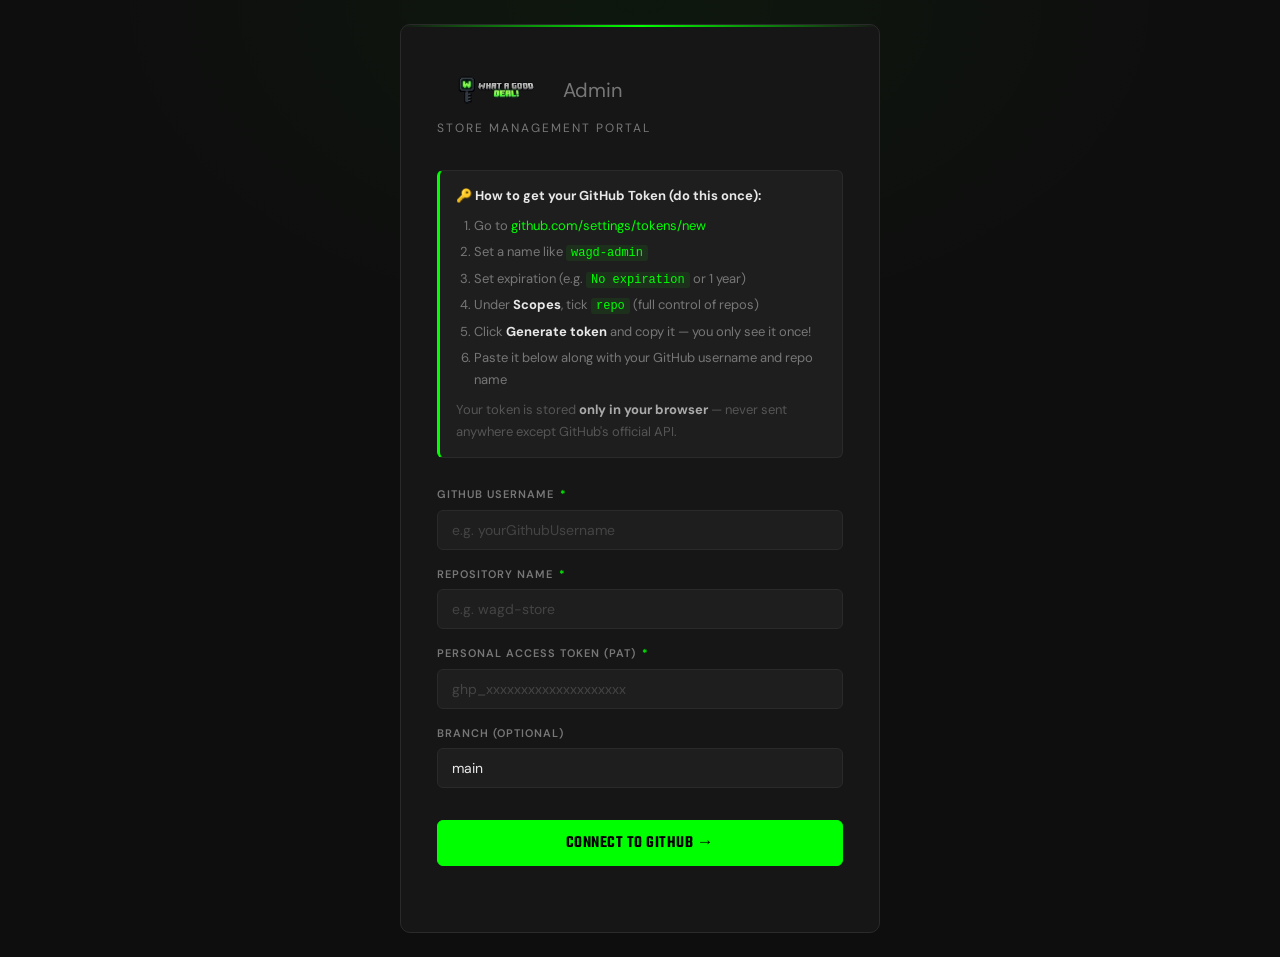
==== commit 8b7fcdc4: "Add files via upload" ====
--- a/admin.html
+++ b/admin.html
@@ -4,7 +4,10 @@
   <meta charset="UTF-8" />
   <meta name="viewport" content="width=device-width, initial-scale=1.0" />
   <title>WAGD Admin — Dashboard</title>
+  
+  <!-- Favicon -->
   <link rel="icon" type="image/png" href="images/Symbol.png">
+  
   <link rel="preconnect" href="https://fonts.googleapis.com" />
   <link rel="preconnect" href="https://fonts.gstatic.com" crossorigin />
   <link href="https://fonts.googleapis.com/css2?family=Teko:wght@500;700&family=DM+Sans:wght@300;400;500;600&display=swap" rel="stylesheet" />
@@ -111,13 +114,10 @@
     }
 
     .login-logo {
-      font-family: var(--font-head);
-      font-size: 42px;
-      font-weight: 700;
-      color: #fff;
+      display: flex;
+      align-items: center;
       margin-bottom: 4px;
     }
-    .login-logo span { color: var(--neon); text-shadow: var(--neon-glow); }
 
     .login-subtitle {
       font-size: 12px;
@@ -325,15 +325,10 @@
     }
 
     .topbar-brand {
-      font-family: var(--font-head);
-      font-size: 26px;
-      font-weight: 700;
-      color: #fff;
       display: flex;
       align-items: center;
       gap: 10px;
     }
-    .topbar-brand span { color: var(--neon); }
     .topbar-badge {
       font-size: 10px;
       font-weight: 600;
@@ -740,6 +735,37 @@
     }
     .upload-status.ok  { color: var(--neon); }
     .upload-status.err { color: var(--danger); }
+
+    /* ── Image Previews & Deletion ── */
+    .preview-item {
+      position: relative;
+      display: inline-block;
+    }
+    .preview-item img {
+      width: 48px;
+      height: 64px;
+      object-fit: cover;
+      border-radius: 4px;
+      border: 1px solid var(--border);
+    }
+    .preview-del {
+      position: absolute;
+      top: -6px; right: -6px;
+      background: var(--danger);
+      color: #fff;
+      border: none;
+      border-radius: 50%;
+      width: 18px; height: 18px;
+      font-size: 10px;
+      line-height: 18px;
+      text-align: center;
+      cursor: pointer;
+      box-shadow: 0 2px 4px rgba(0,0,0,0.5);
+      transition: transform 0.2s;
+    }
+    .preview-del:hover {
+      transform: scale(1.2);
+    }
 
     /* ── New detail fields section ── */
     .detail-fields-toggle {
@@ -768,6 +794,25 @@
     }
     .detail-fields-wrap.open { display: contents; }
 
+    /* ── Drag and Drop ── */
+    .drag-handle {
+      font-size: 18px;
+      color: var(--text-dim);
+      cursor: grab;
+      padding: 0 4px;
+      user-select: none;
+      flex-shrink: 0;
+    }
+    .drag-handle:active { cursor: grabbing; }
+    .game-row.dragging {
+      opacity: 0.4;
+      border-color: var(--neon);
+    }
+    .game-row.drag-over {
+      border-color: var(--neon);
+      background: var(--neon-dim);
+    }
+
     /* ── Animations ── */ 
     @keyframes slideIn {
       from { opacity: 0; transform: translateY(8px); }
@@ -812,7 +857,10 @@
 ===================================================== -->
 <div id="login-screen">
   <div class="login-box">
-    <div class="login-logo"><span>W</span>AGD <span style="font-size:20px;color:#777;">Admin</span></div>
+    <div class="login-logo">
+      <img src="images/logo.png" alt="WAGD Logo" style="height: 50px; object-fit: contain;" />
+      <span style="font-size:20px;color:#777; margin-left: 8px;">Admin</span>
+    </div>
     <p class="login-subtitle">Store Management Portal</p>
 
     <!-- HOW TO GET YOUR PAT — Read this carefully! -->
@@ -861,7 +909,8 @@
   <!-- Top bar -->
   <div class="topbar">
     <div class="topbar-brand">
-      <span>W</span>AGD <div class="topbar-badge">Admin</div>
+      <img src="images/logo.png" alt="WAGD" style="height: 24px; object-fit: contain;" /> 
+      <div class="topbar-badge">Admin</div>
     </div>
     <div class="topbar-right">
       <span class="topbar-user">Logged in as <strong id="dash-username">—</strong></span>
@@ -906,16 +955,16 @@
           </div>
 
          <div class="field-group span-2">
-            <label>Cover Image <span class="required">*</span></label>
+            <label>Game Images <span class="required">*</span> <span style="color:var(--text-dim);font-weight:400;text-transform:none">(first = cover; add more for slider)</span></label>
             <div class="imgbb-upload-wrap">
               <label class="upload-label" for="f-image-file">
-                📁 Click to select image file
+                📁 Click to select one or more images
               </label>
-              <input type="file" id="f-image-file" accept="image/*" style="display:none" onchange="handleImageUpload(this)" />
-              <img class="upload-preview" id="upload-preview" alt="Preview" />
+              <input type="file" id="f-image-file" accept="image/*" multiple style="display:none" onchange="handleImageUpload(this)" />
+              <div id="upload-preview-list" style="display:flex;flex-wrap:wrap;gap:6px;margin-top:4px;"></div>
               <span class="upload-status" id="upload-status"></span>
-              <!-- Hidden field stores the final URL written to JSON -->
-              <input type="hidden" id="f-image" />
+              <!-- Hidden field stores JSON array of uploaded URLs -->
+              <input type="hidden" id="f-images" />
             </div>
           </div>
 
@@ -941,6 +990,7 @@
               <option value="Xbox">Xbox</option>
               <option value="Mac">Mac</option>
               <option value="Mobile">Mobile</option>
+              <option value="Software">Software</option>
             </select>
           </div>
 
@@ -1432,46 +1482,101 @@
   label.className   = `toggle-label${value ? ' active' : ''}`;
 }
 
-/* ── ImgBB Upload ── */
+/* ── ImgBB Upload & Previews ── */
 // PASTE YOUR IMGBB API KEY HERE (get one free at imgbb.com)
 const IMGBB_API_KEY = 'YOUR_IMGBB_API_KEY_HERE';
 
+function renderImagePreviews(urls) {
+  const previewList = document.getElementById('upload-preview-list');
+  const hidden = document.getElementById('f-images');
+  
+  hidden.value = JSON.stringify(urls);
+  previewList.innerHTML = '';
+  
+  urls.forEach((url, index) => {
+    const wrap = document.createElement('div');
+    wrap.className = 'preview-item';
+    
+    const img = document.createElement('img');
+    img.src = url;
+    
+    const delBtn = document.createElement('button');
+    delBtn.className = 'preview-del';
+    delBtn.innerHTML = '✕';
+    delBtn.onclick = (e) => {
+      e.preventDefault();
+      // Remove this image from the array
+      urls.splice(index, 1);
+      // Re-render
+      renderImagePreviews(urls);
+      
+      const status = document.getElementById('upload-status');
+      if (urls.length > 0) {
+        status.textContent = `✅ ${urls.length} image(s) loaded.`;
+        status.className = 'upload-status ok';
+      } else {
+        status.textContent = '';
+        status.className = 'upload-status';
+      }
+    };
+    
+    wrap.appendChild(img);
+    wrap.appendChild(delBtn);
+    previewList.appendChild(wrap);
+  });
+}
+
 async function handleImageUpload(input) {
-  const file = input.files[0];
-  if (!file) return;
-
-  const status  = document.getElementById('upload-status');
-  const preview = document.getElementById('upload-preview');
-  const hidden  = document.getElementById('f-image');
-
-  status.textContent = '⏳ Uploading…';
+  const files   = Array.from(input.files);
+  if (!files.length) return;
+
+  const status      = document.getElementById('upload-status');
+  const hidden      = document.getElementById('f-images');
+
+  // Safeguard check for missing API Key
+  if (IMGBB_API_KEY === 'YOUR_IMGBB_API_KEY_HERE') {
+      status.textContent = '⚠️ Upload failed: You need to add your ImgBB API Key in admin.html';
+      status.className = 'upload-status err';
+      alert('WARNING: You need to replace the placeholder IMGBB_API_KEY inside admin.html with your actual free API key from api.imgbb.com!');
+      return;
+  }
+
+  status.textContent = `⏳ Uploading ${files.length} image(s)…`;
   status.className   = 'upload-status';
 
-  // Show local preview instantly
-  preview.src = URL.createObjectURL(file);
-  preview.classList.add('visible');
-
-  const formData = new FormData();
-  formData.append('image', file);
-
-  try {
-    const res  = await fetch(`https://api.imgbb.com/1/upload?key=${IMGBB_API_KEY}`, {
-      method: 'POST',
-      body: formData,
-    });
-    const json = await res.json();
-    if (!json.success) throw new Error(json.error?.message || 'Upload failed');
-
-    const url = json.data.url;
-    hidden.value      = url;
-    status.textContent = '✅ Uploaded! URL saved.';
-    status.className   = 'upload-status ok';
-    preview.src        = url;
-  } catch (e) {
-    status.textContent = '❌ Upload failed: ' + e.message;
-    status.className   = 'upload-status err';
-    hidden.value       = '';
+  // Parse any already-uploaded URLs so we append, not replace
+  let existingUrls = [];
+  try { existingUrls = JSON.parse(hidden.value || '[]'); } catch { existingUrls = []; }
+
+  const newUrls = [];
+  let failCount = 0;
+
+  for (const file of files) {
+    const formData = new FormData();
+    formData.append('image', file);
+    try {
+      const res  = await fetch(`https://api.imgbb.com/1/upload?key=${IMGBB_API_KEY}`, {
+        method: 'POST',
+        body: formData,
+      });
+      const json = await res.json();
+      if (!json.success) throw new Error(json.error?.message || 'Upload failed');
+      newUrls.push(json.data.url);
+    } catch (e) {
+      failCount++;
+    }
   }
+
+  const allUrls  = [...existingUrls, ...newUrls];
+  
+  // Hand off array to render logic
+  renderImagePreviews(allUrls);
+  
+  const okCount  = newUrls.length;
+  status.textContent = failCount
+    ? `⚠️ ${okCount} uploaded, ${failCount} failed.`
+    : `✅ ${okCount} image(s) uploaded. ${allUrls.length} total.`;
+  status.className = failCount ? 'upload-status err' : 'upload-status ok';
 }
 
 /* ── Out of Stock toggle ── */
@@ -1525,7 +1630,7 @@
 }
 
 function clearForm() {
-  ['f-title','f-image','f-price','f-original-price','f-platform','f-region','f-badge','f-description',
+  ['f-title','f-images','f-price','f-original-price','f-platform','f-region','f-badge','f-description',
    'f-working-regions','f-genres','f-release-date','f-developer','f-publisher',
    'f-audio-langs','f-text-langs','f-pc-features','f-game-modes'].forEach(id => {
     const el = document.getElementById(id);
@@ -1538,13 +1643,13 @@
   setDotwUI(false);
   setOosUI(false);
   setHighlightRegionUI(false);
-  // Reset upload UI
-  const preview = document.getElementById('upload-preview');
-  const status  = document.getElementById('upload-status');
-  const fileInput = document.getElementById('f-image-file');
-  if (preview) { preview.src = ''; preview.classList.remove('visible'); }
-  if (status)  { status.textContent = ''; status.className = 'upload-status'; }
-  if (fileInput) fileInput.value = '';
+  // Reset multi-image upload UI
+  const previewList = document.getElementById('upload-preview-list');
+  const status      = document.getElementById('upload-status');
+  const fileInput   = document.getElementById('f-image-file');
+  if (previewList) previewList.innerHTML = '';
+  if (status)      { status.textContent = ''; status.className = 'upload-status'; }
+  if (fileInput)   fileInput.value = '';
   // Close detail panel
   document.getElementById('detail-toggle')?.classList.remove('open');
   document.getElementById('detail-fields-wrap')?.classList.remove('open');
@@ -1569,7 +1674,10 @@
 
 async function submitGameForm() {
   const title      = document.getElementById('f-title').value.trim();
-  const image      = document.getElementById('f-image').value.trim();
+  // Read the JSON array of uploaded image URLs
+  let imagesArr = [];
+  try { imagesArr = JSON.parse(document.getElementById('f-images').value || '[]'); } catch { imagesArr = []; }
+  const image = imagesArr[0] || ''; // first image kept as legacy `image` field for compatibility
   const price      = parseFloat(document.getElementById('f-price').value);
   const origPrice  = parseFloat(document.getElementById('f-original-price').value) || price;
   const platform   = document.getElementById('f-platform').value.trim();
@@ -1616,7 +1724,10 @@
 
   const gameObj = {
     id:              editId ? parseInt(editId) : Date.now(),
-    title, image, description: desc,
+    title,
+    image,          // legacy single-image field (first image) — keeps DOTW section working
+    images: imagesArr, // full array for modal slider
+    description: desc,
     platform, category, region, stock,
     price:           price,
     originalPrice:   origPrice,
@@ -1673,7 +1784,6 @@
 
   document.getElementById('edit-game-id').value  = game.id;
   document.getElementById('f-title').value        = game.title || '';
-  document.getElementById('f-image').value        = game.image || '';
   document.getElementById('f-price').value        = game.price || '';
   document.getElementById('f-original-price').value = game.originalPrice || '';
   document.getElementById('f-platform').value    = game.platform || '';
@@ -1690,15 +1800,17 @@
   document.getElementById('f-pc-features').value     = game.pcFeatures     || '';
   document.getElementById('f-game-modes').value      = game.gameModes      || '';
 
-  // Show current image in preview
-  const preview = document.getElementById('upload-preview');
-  const status  = document.getElementById('upload-status');
-  if (game.image) {
-    preview.src = game.image;
-    preview.classList.add('visible');
-    status.textContent = '✅ Current image loaded.';
-    status.className   = 'upload-status ok';
-    document.getElementById('f-image').value = game.image;
+  // Populate multi-image previews from saved images array using the new helper
+  const imagesForEdit  = Array.isArray(game.images) && game.images.length
+    ? game.images
+    : (game.image ? [game.image] : []);
+    
+  renderImagePreviews(imagesForEdit);
+
+  const editStatus     = document.getElementById('upload-status');
+  if (editStatus && imagesForEdit.length) {
+    editStatus.textContent = `✅ ${imagesForEdit.length} image(s) loaded.`;
+    editStatus.className   = 'upload-status ok';
   }
 
   // Selects
@@ -1759,23 +1871,51 @@
 }
 
 /* ============================================================
-   REORDER GAMES
+   DRAG-AND-DROP REORDER
    ============================================================ */
-async function moveGame(id, direction) {
-  const games = gameData.games;
-  const idx   = games.findIndex(g => String(g.id) === String(id));
-  if (idx < 0) return;
-  const newIdx = idx + direction;
-  if (newIdx < 0 || newIdx >= games.length) return;
-
-  // Swap
-  [games[idx], games[newIdx]] = [games[newIdx], games[idx]];
-
-  const ok = await saveData(`chore: reorder games`);
-  if (ok) {
-    renderGameList();
-    toast('Order updated.', 'success', 2000);
-  }
+let dragSrcId = null;
+
+function initDragAndDrop() {
+  const list = document.querySelector('.game-list');
+  if (!list) return;
+
+  list.querySelectorAll('.game-row[draggable]').forEach(row => {
+    row.addEventListener('dragstart', e => {
+      dragSrcId = row.dataset.id;
+      row.classList.add('dragging');
+      e.dataTransfer.effectAllowed = 'move';
+    });
+    row.addEventListener('dragend', () => {
+      row.classList.remove('dragging');
+      list.querySelectorAll('.game-row').forEach(r => r.classList.remove('drag-over'));
+    });
+    row.addEventListener('dragover', e => {
+      e.preventDefault();
+      e.dataTransfer.dropEffect = 'move';
+      list.querySelectorAll('.game-row').forEach(r => r.classList.remove('drag-over'));
+      row.classList.add('drag-over');
+    });
+    row.addEventListener('drop', async e => {
+      e.preventDefault();
+      const targetId = row.dataset.id;
+      if (!dragSrcId || dragSrcId === targetId) return;
+
+      const games   = gameData.games;
+      const fromIdx = games.findIndex(g => String(g.id) === dragSrcId);
+      const toIdx   = games.findIndex(g => String(g.id) === targetId);
+      if (fromIdx < 0 || toIdx < 0) return;
+
+      // Reorder array
+      const [moved] = games.splice(fromIdx, 1);
+      games.splice(toIdx, 0, moved);
+
+      renderGameList();   // optimistic UI update
+      initDragAndDrop();  // re-bind events after re-render
+
+      const ok = await saveData('chore: reorder games');
+      if (ok) toast('Order saved.', 'success', 2000);
+    });
+  });
 }
 
 /* ============================================================
@@ -1812,7 +1952,7 @@
       : null;
 
     return `
-      <div class="game-row ${g.isDealOfTheWeek ? 'dotw' : ''}" style="animation-delay:${i * 0.04}s">
+      <div class="game-row ${g.isDealOfTheWeek ? 'dotw' : ''}" draggable="true" data-id="${g.id}" style="animation-delay:${i * 0.04}s">
         <img class="game-row-img" src="${esc(g.image)}" alt="${esc(g.title)}" onerror="this.src='https://placehold.co/40x56/1a1a1a/444?text=?'" />
         <div class="game-row-info">
           <div class="game-row-title">${esc(g.title)}</div>
@@ -1825,8 +1965,7 @@
           </div>
         </div>
         <div class="game-row-actions">
-          <button class="btn btn-secondary btn-sm btn-icon" title="Move Up" onclick="moveGame(${g.id}, -1)" ${i === 0 ? 'disabled' : ''}>↑</button>
-          <button class="btn btn-secondary btn-sm btn-icon" title="Move Down" onclick="moveGame(${g.id}, 1)" ${i === games.length - 1 ? 'disabled' : ''}>↓</button>
+          <span class="drag-handle" title="Drag to reorder">⠿</span>
           <button class="btn btn-secondary btn-sm btn-icon" title="Edit" onclick="startEdit(${g.id})">✏️</button>
           <button class="btn btn-danger btn-sm btn-icon" title="Delete" onclick="deleteGame(${g.id})">🗑️</button>
         </div>
@@ -1835,6 +1974,7 @@
   }).join('');
 
   wrap.innerHTML = `<div class="game-list">${html}</div>`;
+  initDragAndDrop();
 }
 
 /* ============================================================
@@ -1855,4 +1995,4 @@
 })();
 </script>
 </body>
-</html>
+</html>
